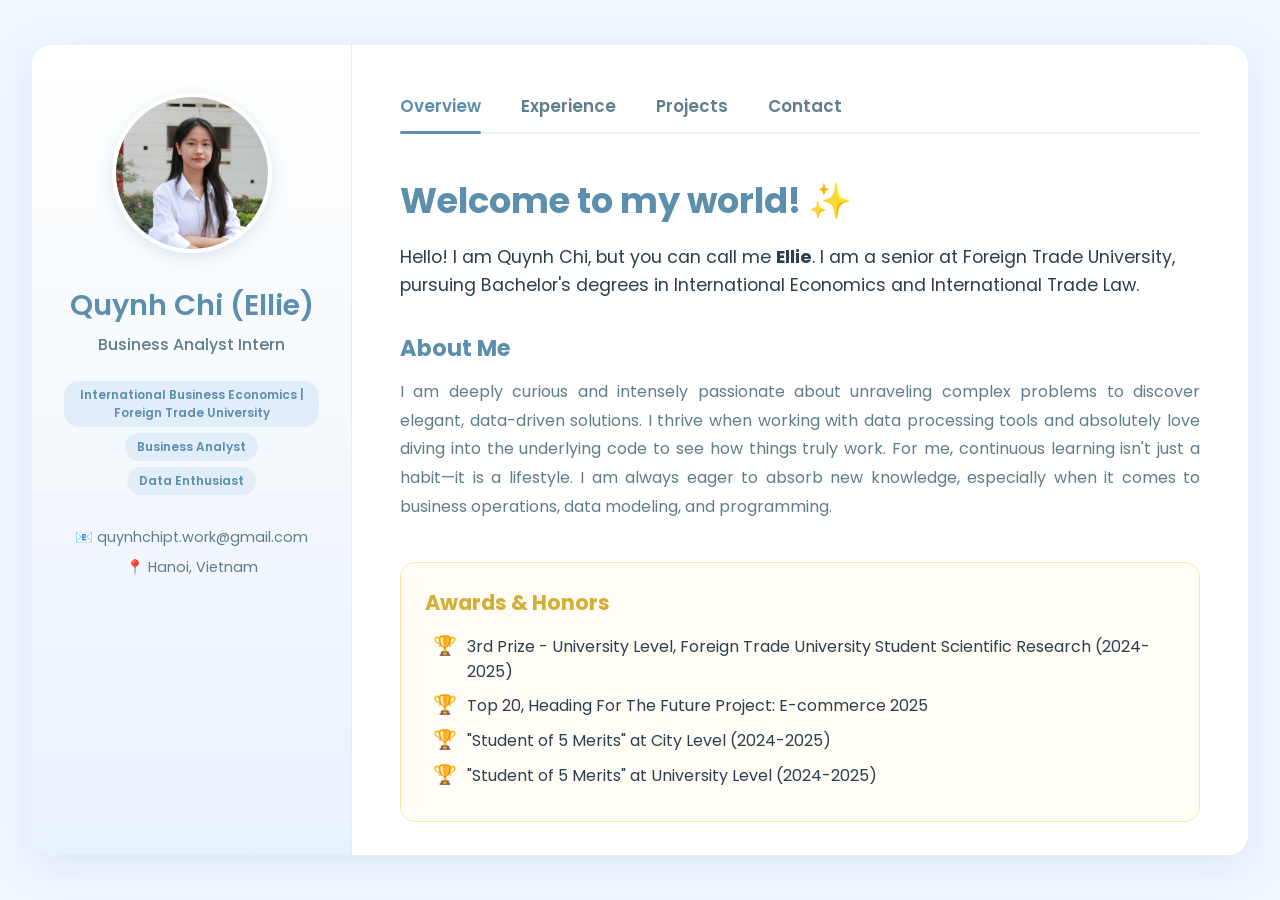
==== index.html @ f52aeddc "Update index.html" ====
<!DOCTYPE html>
<html lang="en">
<head>
    <meta charset="UTF-8">
    <meta name="viewport" content="width=device-width, initial-scale=1.0">
    <title>Quynh Chi (Ellie) | Portfolio</title>
    <link href="https://fonts.googleapis.com/css2?family=Poppins:wght@300;400;500;600;700&display=swap" rel="stylesheet">
    
    <style>
        :root {
            /* MẢNG MÀU XANH PASTEL CHUYÊN NGHIỆP */
            --primary-color: #B4D4FF; /* Xanh pastel nhạt (Border, Tag hover) */
            --light-bg: #F0F7FF;      /* Xanh cực nhạt (Background ngoài cùng, hộp contact) */
            --accent-blue: #5C8EAD;   /* Xanh dương nhã nhặn (Tiêu đề, Nút bấm, Icon) */
            --white: #FFFFFF;
            --text-dark: #2C3E50;     /* Xanh than tối (Chữ chính) */
            --text-muted: #607D8B;    /* Xanh xám nhạt (Chữ phụ) */
            --gold: #D4AF37;          /* Vàng kim (Giải thưởng) */
        }

        * { margin: 0; padding: 0; box-sizing: border-box; font-family: 'Poppins', sans-serif; }
        body { background-color: var(--light-bg); color: var(--text-dark); display: flex; justify-content: center; align-items: center; min-height: 100vh; padding: 2rem;}

        .container { display: flex; max-width: 1250px; width: 100%; background: var(--white); border-radius: 20px; box-shadow: 0 10px 40px rgba(92, 142, 173, 0.15); overflow: hidden; height: 90vh; }

        /* SIDEBAR */
        .sidebar { width: 320px; background: linear-gradient(180deg, var(--white) 0%, #E8F2FB 100%); padding: 3rem 2rem; text-align: center; border-right: 1px solid #E1EDF8; }
        .profile-img img { width: 160px; height: 160px; border-radius: 50%; object-fit: cover; margin-bottom: 1.5rem; border: 4px solid var(--white); box-shadow: 0 4px 15px rgba(92, 142, 173, 0.2); }
        .name { font-size: 1.8rem; color: var(--accent-blue); margin-bottom: 0.3rem; font-weight: 600;}
        .role-title { font-size: 1rem; font-weight: 500; color: var(--text-muted); margin-bottom: 1.5rem; }
        .sidebar-tags { display: flex; flex-wrap: wrap; gap: 6px; justify-content: center; margin-bottom: 2rem; }
        .s-tag { background: #E1EDF8; color: var(--accent-blue); padding: 5px 12px; border-radius: 15px; font-size: 0.75rem; font-weight: 600; }
        .contact-info-sidebar p { font-size: 0.9rem; margin-bottom: 0.6rem; color: var(--text-muted);}

        /* MAIN CONTENT */
        .main-content { flex: 1; padding: 3rem; overflow-y: auto; scrollbar-width: thin; scrollbar-color: var(--primary-color) var(--white);}
        .navbar { display: flex; gap: 2.5rem; margin-bottom: 2.5rem; border-bottom: 2px solid #EAF2F8; }
        .nav-btn { background: none; border: none; font-size: 1.05rem; font-weight: 600; color: var(--text-muted); cursor: pointer; padding-bottom: 0.8rem; position: relative; transition: color 0.3s;}
        .nav-btn:hover { color: var(--accent-blue); }
        .nav-btn.active { color: var(--accent-blue); }
        .nav-btn.active::after { content: ''; position: absolute; bottom: -2px; left: 0; width: 100%; height: 3px; background: var(--accent-blue); border-radius: 3px; }

        /* OVERVIEW INTRO */
        .main-greeting { font-size: 2.2rem; color: var(--accent-blue); margin-bottom: 1rem; }
        .intro-text { font-size: 1.1rem; line-height: 1.6; margin-bottom: 2rem; color: var(--text-dark);}
        .about-heading { font-size: 1.4rem; color: var(--accent-blue); margin-bottom: 0.8rem;}
        .about-text { line-height: 1.8; text-align: justify; margin-bottom: 2.5rem; color: var(--text-muted);}

        /* AWARDS SECTION */
        .awards-section { margin-bottom: 2.5rem; background: #FFFDF5; border: 1px solid #FDE7A6; padding: 1.5rem; border-radius: 15px;}
        .awards-section h3 { font-size: 1.3rem; color: var(--gold); margin-bottom: 1rem;}
        .awards-list { list-style: none; padding-left: 0.5rem;}
        .awards-list li { font-size: 1rem; margin-bottom: 0.6rem; color: var(--text-dark); display: flex; align-items: flex-start; gap: 10px;}
        .awards-list li span.icon { color: var(--gold); font-size: 1.2rem; line-height: 1.2;}

        /* SKILLS SECTION */
        .skills-section h3 { font-size: 1.4rem; color: var(--accent-blue); margin-bottom: 1rem;}
        .skill-category { margin-bottom: 1.5rem; }
        .skill-category h4 { font-size: 1.05rem; color: var(--text-dark); margin-bottom: 0.8rem; font-weight: 600;}
        .tags-container { display: flex; flex-wrap: wrap; gap: 10px; }
        .tech-tag { background: var(--white); border: 1px solid var(--primary-color); color: var(--accent-blue); padding: 8px 16px; border-radius: 20px; font-size: 0.85rem; transition: all 0.3s ease; font-weight: 500;}
        .tech-tag:hover { background: var(--accent-blue); color: var(--white); transform: translateY(-2px);}

        /* HORIZONTAL SCROLLER */
        .preview-group { margin-top: 3rem; margin-bottom: 2.5rem; }
        .preview-header { display: flex; justify-content: space-between; align-items: center; margin-bottom: 1.2rem; }
        .preview-header h3 { font-size: 1.2rem; color: var(--accent-blue);}
        .view-all { font-size: 0.9rem; color: var(--accent-blue); cursor: pointer; font-weight: 600; transition: opacity 0.3s;}
        .view-all:hover { opacity: 0.7;}

        .horizontal-scroller { display: flex; gap: 1.5rem; overflow-x: auto; padding-bottom: 1rem; scrollbar-width: thin; scrollbar-color: var(--primary-color) #F9F9F9;}
        .horizontal-scroller::-webkit-scrollbar { height: 6px; }
        .horizontal-scroller::-webkit-scrollbar-thumb { background: var(--primary-color); border-radius: 10px; }

        .preview-card { 
            min-width: 260px; 
            background: var(--white); 
            border-left: 5px solid var(--primary-color); 
            border-top: 1px solid #F0F0F0; border-right: 1px solid #F0F0F0; border-bottom: 1px solid #F0F0F0;
            border-radius: 10px; 
            padding: 1.5rem; 
            cursor: pointer; 
            transition: all 0.3s ease; 
        }
        .preview-card:hover { transform: translateY(-5px); box-shadow: 0 8px 20px rgba(92, 142, 173, 0.15); border-left-color: var(--accent-blue);}
        .preview-card h4 { font-size: 1rem; margin-bottom: 0.5rem; color: var(--text-dark); line-height: 1.4;}
        .preview-role { font-size: 0.9rem; color: var(--accent-blue); font-weight: 500; margin-bottom: 0.3rem;}
        .preview-date { font-size: 0.8rem; color: var(--text-muted); }
        .project-preview-card { border-left: 5px solid var(--accent-blue); }

        /* SECTIONS & TABS */
        .section-title { color: var(--accent-blue); margin: 2rem 0 1.5rem 0; font-size: 1.8rem; border-bottom: 1px dashed var(--primary-color); padding-bottom: 0.5rem;}
        
        .tab-content { display: none; animation: fadeIn 0.4s ease; }
        .tab-content.active { display: block; }
        
        @keyframes fadeIn { from { opacity: 0; transform: translateY(10px); } to { opacity: 1; transform: translateY(0); } }

        /* TIMELINE */
        .exp-item { margin-bottom: 2.5rem; padding-left: 1.5rem; border-left: 2px solid var(--primary-color); position: relative;}
        .exp-item::before { content: ''; position: absolute; left: -6px; top: 6px; width: 10px; height: 10px; border-radius: 50%; background: var(--accent-blue); }
        .exp-header { margin-bottom: 0.8rem; }
        .exp-header h3 { font-size: 1.15rem; color: var(--text-dark); margin-bottom: 0.3rem;}
        .exp-date { font-size: 0.85rem; font-weight: 600; color: var(--accent-blue); }
        .exp-item ul { margin-left: 1.2rem; }
        .exp-item li { margin-bottom: 0.6rem; font-size: 0.95rem; line-height: 1.6; color: var(--text-muted);}
        .exp-item li strong { color: var(--text-dark); }

        /* PROJECTS */
        .project-card-full { background: var(--white); border: 1px solid var(--primary-color); padding: 2rem; border-radius: 15px; cursor: pointer; transition: all 0.3s ease; position: relative; overflow: hidden;}
        .project-card-full:hover { transform: translateY(-5px); box-shadow: 0 10px 25px rgba(92, 142, 173, 0.2); border-color: var(--accent-blue);}
        .project-card-full h3 { font-size: 1.2rem; color: var(--text-dark); margin-bottom: 1rem; line-height: 1.4;}
        .badge { display: inline-block; background: #FFF8E1; color: #B08D00; padding: 6px 12px; border-radius: 15px; font-size: 0.85rem; font-weight: 600; margin-bottom: 1.5rem; }
        .click-hint { font-size: 0.9rem; color: var(--accent-blue); font-style: italic; font-weight: 500;}

        /* CONTACT */
        .contact-container { display: grid; grid-template-columns: 1fr 1fr; gap: 2.5rem; }
        .contact-box { background: var(--light-bg); padding: 2.5rem; border-radius: 15px; height: fit-content; border: 1px solid #E1EDF8;}
        .contact-box p { margin-bottom: 1rem; color: var(--text-dark); font-size: 1.05rem;}
        .contact-box a { color: var(--accent-blue); text-decoration: none; font-weight: 500;}
        .contact-box a:hover { text-decoration: underline;}
        .main-contact-form { display: flex; flex-direction: column; gap: 1.2rem; }
        .main-contact-form input, .main-contact-form textarea { padding: 14px; border: 1px solid var(--primary-color); border-radius: 10px; outline: none; font-size: 1rem; background: var(--white); color: var(--text-dark);}
        .main-contact-form input:focus, .main-contact-form textarea:focus { border-color: var(--accent-blue); }
        .main-contact-form button { background: var(--accent-blue); color: var(--white); border: none; padding: 14px; border-radius: 10px; cursor: pointer; font-weight: 600; font-size: 1.05rem; transition: opacity 0.3s; }
        .main-contact-form button:hover { opacity: 0.8; }

        /* MODAL */
        .modal { display: none; position: fixed; z-index: 1000; left: 0; top: 0; width: 100%; height: 100%; background: rgba(44, 62, 80, 0.6); backdrop-filter: blur(3px); overflow-y: auto;}
        .modal-content { background: var(--white); margin: 8% auto; padding: 3rem; border-radius: 20px; width: 70%; max-width: 800px; position: relative; box-shadow: 0 15px 40px rgba(0,0,0,0.2); animation: fadeIn 0.3s;}
        .close-btn { position: absolute; top: 20px; right: 25px; font-size: 2rem; color: #aaa; cursor: pointer; transition: color 0.3s;}
        .close-btn:hover { color: var(--accent-blue); }
        .modal-content h2 { color: var(--accent-blue); margin-bottom: 0.5rem; line-height: 1.4; font-size: 1.4rem;}
        .modal-content hr { border: none; height: 1px; background: var(--primary-color); margin: 1.5rem 0;}
        .modal-subtitle { color: var(--text-dark); margin: 1.5rem 0 1rem 0;}
        .modal-content ul { margin-left: 1.5rem; }
        .modal-content li { margin-bottom: 0.8rem; line-height: 1.6; color: var(--text-muted);}
        .modal-content strong { color: var(--text-dark);}
    </style>
</head>
<body>
    <div class="container">
        <aside class="sidebar">
            <div class="profile-img">
                <img src="avatar_ellie.jpg" alt="Quynh Chi Profile">
            </div>
            <h1 class="name">Quynh Chi (Ellie)</h1>
            <h2 class="role-title">Business Analyst Intern</h2>
            
            <div class="sidebar-tags">
                <span class="s-tag"> International Business Economics | Foreign Trade University</span>
                <span class="s-tag">Business Analyst</span>
                <span class="s-tag">Data Enthusiast</span>
            </div>

            <div class="contact-info-sidebar">
                <p>📧 quynhchipt.work@gmail.com</p>
                <p>📍 Hanoi, Vietnam</p>
            </div>
        </aside>

        <main class="main-content">
            <nav class="navbar">
                <button class="nav-btn active" onclick="openTab('overview')">Overview</button>
                <button class="nav-btn" onclick="openTab('experience')">Experience</button>
                <button class="nav-btn" onclick="openTab('projects')">Projects</button>
                <button class="nav-btn" onclick="openTab('contact')">Contact</button>
            </nav>

            <section id="overview" class="tab-content active">
                <div class="bio-section">
                    <h2 class="main-greeting">Welcome to my world! ✨</h2>
                    <p class="intro-text">Hello! I am Quynh Chi, but you can call me <strong>Ellie</strong>. I am a senior at Foreign Trade University, pursuing Bachelor's degrees in International Economics and International Trade Law.</p>
                    
                    <h3 class="about-heading">About Me</h3>
                    <p class="about-text">I am deeply curious and intensely passionate about unraveling complex problems to discover elegant, data-driven solutions. I thrive when working with data processing tools and absolutely love diving into the underlying code to see how things truly work. For me, continuous learning isn't just a habit—it is a lifestyle. I am always eager to absorb new knowledge, especially when it comes to business operations, data modeling, and programming.</p>
                </div>

                <div class="awards-section">
                    <h3>Awards & Honors</h3>
                    <ul class="awards-list">
                        <li><span class="icon">🏆</span> 3rd Prize - University Level, Foreign Trade University Student Scientific Research (2024-2025)</li>
                        <li><span class="icon">🏆</span> Top 20, Heading For The Future Project: E-commerce 2025</li>
                        <li><span class="icon">🏆</span> "Student of 5 Merits" at City Level (2024-2025)</li>
                        <li><span class="icon">🏆</span> "Student of 5 Merits" at University Level (2024-2025)</li>
                    </ul>
                </div>

                <div class="skills-section">
                    <h3>Skills & Tools</h3>
                    
                    <div class="skill-category">
                        <h4>Data & Programming</h4>
                        <div class="tags-container">
                            <span class="tech-tag">Python (Basic)</span>
                            <span class="tech-tag">SQL</span>
                            <span class="tech-tag">Stata</span>
                            <span class="tech-tag">SmartPLS</span>
                            <span class="tech-tag">MS Excel</span>
                        </div>
                    </div>

                    <div class="skill-category">
                        <h4>Business Analyst Operations</h4>
                        <div class="tags-container">
                            <span class="tech-tag">Process Modeling (Draw.io)</span>
                            <span class="tech-tag">Requirement Management</span>
                            <span class="tech-tag">A/B Testing</span>
                            <span class="tech-tag">Data Labeling</span>
                            <span class="tech-tag">Stakeholder Management</span>
                        </div>
                    </div>

                    <div class="skill-category">
                        <h4>Languages</h4>
                        <div class="tags-container">
                            <span class="tech-tag">English</span>
                        </div>
                    </div>
                </div>

                <div class="preview-group">
                    <div class="preview-header">
                        <h3>Work Experience Preview</h3>
                        <span class="view-all" onclick="openTab('experience')">View all →</span>
                    </div>
                    <div class="horizontal-scroller">
                        <div class="preview-card" onclick="openTab('experience')">
                            <h4>Bellsystem24 Vietnam</h4>
                            <p class="preview-role">Recruitment Intern</p>
                            <p class="preview-date">07/2024 - 09/2024</p>
                        </div>
                        <div class="preview-card" onclick="openTab('experience')">
                            <h4>SACE Education Vietnam</h4>
                            <p class="preview-role">IELTS Teaching Assistant</p>
                            <p class="preview-date">09/2022 - 02/2023</p>
                        </div>
                    </div>
                </div>

                <div class="preview-group">
                    <div class="preview-header">
                        <h3>Extracurriculars Preview</h3>
                        <span class="view-all" onclick="openTab('experience')">View all →</span>
                    </div>
                    <div class="horizontal-scroller">
                        <div class="preview-card" onclick="openTab('experience')">
                            <h4>FTU Student Association</h4>
                            <p class="preview-role">Event Organizer</p>
                            <p class="preview-date">10/2022 - 10/2025</p>
                        </div>
                        <div class="preview-card" onclick="openTab('experience')">
                            <h4>Book and Action - BnA Hanoi</h4>
                            <p class="preview-role">RnD Member</p>
                            <p class="preview-date">10/2022 - 06/2023</p>
                        </div>
                        <div class="preview-card" onclick="openTab('experience')">
                            <h4>Book and Action Club</h4>
                            <p class="preview-role">President</p>
                            <p class="preview-date">10/2019 - 01/2022</p>
                        </div>
                    </div>
                </div>

                <div class="preview-group">
                    <div class="preview-header">
                        <h3>Project Preview</h3>
                        <span class="view-all" onclick="openTab('projects')">View all →</span>
                    </div>
                    <div class="horizontal-scroller">
                        <div class="preview-card project-preview-card" onclick="openTab('projects')">
                            <h4>Scientific Research (3rd Prize)</h4>
                            <p class="preview-role">PGDA & Corporate Financial Constraints</p>
                            <p class="preview-date">2024 - 2025</p>
                        </div>
                    </div>
                </div>
            </section>

            <section id="experience" class="tab-content">
                <h2 class="section-title">Work Experience</h2>
                <div class="detailed-timeline">
                    <div class="exp-item">
                        <div class="exp-header">
                            <h3>Bellsystem24 Vietnam | Recruitment Intern</h3>
                            <span class="exp-date">07/2024 - 09/2024</span>
                        </div>
                        <ul>
                            <li><strong>Management Dashboards:</strong> Designed automated reporting systems on Excel to track key metrics (Conversion rate, Source effectiveness, Lead time).</li>
                            <li><strong>Social Media Optimization:</strong> Researched algorithms of Threads and Facebook, executing A/B Testing to increase organic views by over 550% and generate nearly 400 CVs per month.</li>
                            <li><strong>Funnel Management:</strong> Managed the recruitment funnel by contacting candidates, screening, coordinating interviews, and successfully recruiting 17 official employees.</li>
                        </ul>
                    </div>

                    <div class="exp-item">
                        <div class="exp-header">
                            <h3>SACE Education Vietnam | IELTS Collaborator & Teaching Assistant</h3>
                            <span class="exp-date">09/2022 - 02/2023</span>
                        </div>
                        <ul>
                            <li><strong>Material Development:</strong> Researched and compiled teaching materials for IELTS classes (Band 5.5 - 6.5), ensuring content strictly adhered to requirements and output goals.</li>
                            <li><strong>Management & Reporting:</strong> Supported classroom management and developed periodic academic progress reports for management and parents.</li>
                        </ul>
                    </div>
                </div>

                <h2 class="section-title">Extracurricular Activities</h2>
                <div class="detailed-timeline">
                    <div class="exp-item">
                        <div class="exp-header">
                            <h3>Foreign Trade University Student Association | Event Organizer</h3>
                            <span class="exp-date">10/2022 - 10/2025</span>
                        </div>
                        <ul>
                            <li>Planned events, brainstormed ideas, and directly executed activities for the FTU Student Association.</li>
                            <li>Organized prominent events with over 1000 participants, including "Duyen dang Ngoai thuong" (2023) and the university-wide blood donation festival "Happy Day" (2022, 2023, 2024).</li>
                        </ul>
                    </div>

                    <div class="exp-item">
                        <div class="exp-header">
                            <h3>Book and Action Project (BnA Hanoi) | RnD Member</h3>
                            <span class="exp-date">10/2022 - 06/2023</span>
                        </div>
                        <ul>
                            <li><strong>Negotiation:</strong> Contacted high school administrators across Northern Vietnam to establish new clubs.</li>
                            <li><strong>Management:</strong> Supervised and supported 10 active clubs in Hai Phong.</li>
                            <li><strong>Process Standardization:</strong> Standardized processes, developed and transferred operational guideline documents.</li>
                        </ul>
                    </div>

                    <div class="exp-item">
                        <div class="exp-header">
                            <h3>Book and Action Club - Hung Yen High School | President</h3>
                            <span class="exp-date">10/2019 - 01/2022</span>
                        </div>
                        <ul>
                            <li>Managed 40+ members, developed operational plans, and managed budgets and resources for the entire club.</li>
                        </ul>
                    </div>
                </div>
            </section>

            <section id="projects" class="tab-content">
                <h2 class="section-title">Featured Projects</h2>
                <div class="project-grid">
                    <div class="project-card-full" onclick="openModal('project1-modal')">
                        <div class="p-info">
                            <h3>Provincial government digital attention and corporate financial constraints in VIETNAM: the role of digitalization and ESG</h3>
                            <span class="badge">🏆 3rd Prize - University Level FTU Student Scientific Research (2024-2025)</span>
                            <p class="click-hint">Hover and click to view project details & methodology</p>
                        </div>
                    </div>
                </div>
            </section>

            <section id="contact" class="tab-content">
                <h2 class="section-title">Contact Information</h2>
                <div class="contact-container">
                    <div class="contact-box">
                        <p><strong>Email:</strong> quynhchipt.work@gmail.com</p>
                        <p><strong>LinkedIn:</strong> <a href="https://linkedin.com/in/elliequynhchi/" target="_blank">linkedin.com/in/elliequynhchi/</a></p>
                    </div>

                    <form action="https://formspree.io/f/mrerekdk" method="POST" class="main-contact-form">
                        <input type="text" name="name" placeholder="Your Full Name" required>
                        <input type="email" name="email" placeholder="Your Email" required>
                        <textarea name="message" rows="5" placeholder="Message content..." required></textarea>
                        <button type="submit">Submit Inquiry</button>
                    </form>
                </div>
            </section>
        </main>
    </div>

    <div id="project1-modal" class="modal">
        <div class="modal-content">
            <span class="close-btn" onclick="closeModal('project1-modal')">&times;</span>
            <h2>Provincial government digital attention and corporate financial constraints in VIETNAM: the role of digitalization and ESG</h2>
            <hr>

            <div class="project-overview" style="margin-bottom: 2rem;">
                <p><strong>Overview:</strong> This independent research explores the influence of provincial government digital attention (PGDA) on corporate financial constraints, highlighting the mediating role of digitalization and the moderating role of ESG within the context of Vietnam's evolving digital landscape. </p>
            </div>
            
            <div class="publication-highlight" style="background: #EAF2F8; padding: 1.5rem; border-radius: 12px; margin-bottom: 2rem; border-left: 5px solid var(--accent-blue);">
                <h3 style="margin-top: 0; color: var(--accent-blue); font-size: 1.2rem;">📰 Recognition & Publication</h3>
                <p style="margin: 0.5rem 0; color: var(--text-dark); font-weight: 500;">
                    The findings of this research were officially published in:
                </p>
                <p style="font-style: italic; color: var(--text-muted); margin-bottom: 1rem;">
                    "Ảnh hưởng của chuyển đổi số đến hạn chế tài chính trong các công ty niêm yết tại Việt Nam" 
                    (The Impact of Digital Transformation on Financial Constraints in Listed Companies in Vietnam) 
                    - <strong>Tạp chí Tài chính Doanh nghiệp (Corporate Finance Magazine)</strong>, March 2025 Issue.
                </p>
                <a href="https://taichinhdoanhnghiep.net.vn/tap-chi-tai-chinh-doanh-nghiep-so-thang-3-2025-i93.html#carousel__slide23" target="_blank" style="display: inline-block; color: var(--accent-blue); text-decoration: none; font-weight: 600; border: 1px solid var(--accent-blue); padding: 6px 15px; border-radius: 6px; transition: 0.3s;">
                    📖 View Journal Publication
                </a>
                <p style="margin-top: 1rem; font-size: 0.9rem; color: var(--text-dark);">
                    🏆 This project was also awarded the <strong>3rd Prize</strong> in the University-level Scientific Research Competition (2024-2025).
                </p>
            </div>
    
            <h3 class="modal-subtitle">Analytical Insights & BA Mindset:</h3>
            <ul>
                <li><strong>Data Interpretation & Root-Cause Analysis:</strong> Addressed the counter-intuitive statistical finding that Provincial Government Digital Attention (PGDA) actually <em>increases</em> short-term corporate financial constraints. Conducted root-cause analysis to identify that top-down digital mandates force enterprises into rapid, capital-intensive transitions, draining their immediate liquidity.</li>
                <li><strong>Strategic Problem-Solving:</strong> Translated complex econometric results into a practical business problem, demonstrating how external policy compliance creates internal financial bottlenecks and "sunk cost" burdens for companies.</li>
                <li><strong>Actionable Recommendations:</strong> Synthesized data to prove that integrating robust ESG practices acts as a crucial moderator, allowing businesses to unlock alternative financing channels and alleviate the financial stress caused by forced digitalization.</li>
            </ul>
    
            <h3 class="modal-subtitle">Methodology & Execution:</h3>
            <ul>
                <li><strong>Data Collection (Python):</strong> Programmed scripts to perform web scraping across 47 provincial portals and annual reports of 400 listed companies to quantify digital attention keywords.</li>
                <li><strong>Econometric Analysis (Stata):</strong> Utilized advanced models (System-GMM, 2SLS) to ensure robustness in identifying causation, mediation, and moderation effects.</li>
            </ul>
        </div>
    </div>

    <script>
        function openTab(tabName) {
            const tabContents = document.querySelectorAll('.tab-content');
            tabContents.forEach(tab => tab.classList.remove('active'));

            const navButtons = document.querySelectorAll('.nav-btn');
            navButtons.forEach(btn => btn.classList.remove('active'));

            document.getElementById(tabName).classList.add('active');
            
            navButtons.forEach(btn => {
                if(btn.innerText.toLowerCase() === tabName.toLowerCase()) {
                    btn.classList.add('active');
                }
            });
            
            document.querySelector('.main-content').scrollTop = 0;
        }

        function openModal(modalId) { 
            document.getElementById(modalId).style.display = 'block'; 
        }

        function closeModal(modalId) { 
            document.getElementById(modalId).style.display = 'none'; 
        }

        window.onclick = function(event) { 
            if (event.target.className === 'modal') { 
                event.target.style.display = 'none'; 
            } 
        }
    </script>
</body>
</html>
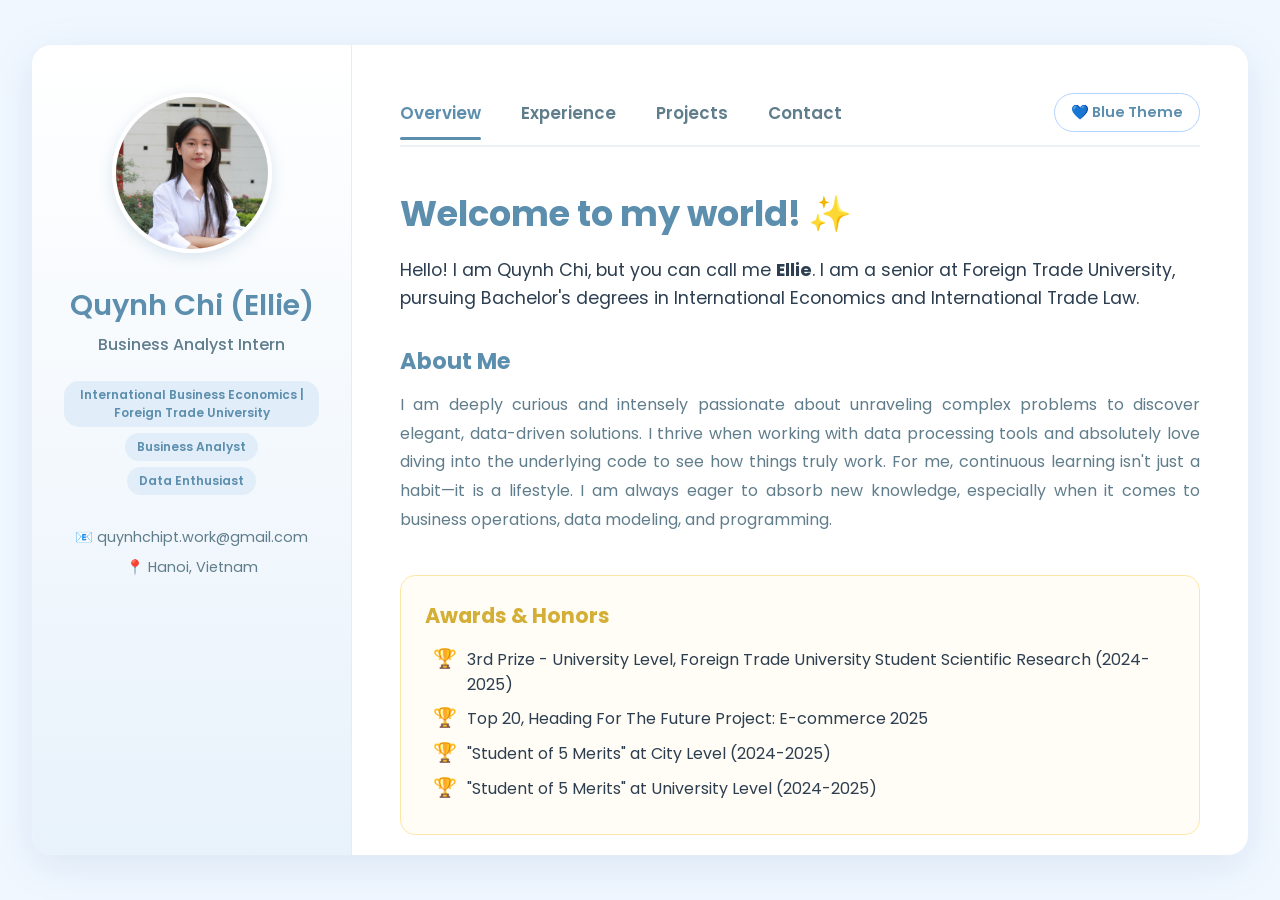
==== commit 26225a08: "feat: add theme switcher with blue and pink themes" ====
--- a/index.html
+++ b/index.html
@@ -6,44 +6,102 @@
     <title>Quynh Chi (Ellie) | Portfolio</title>
     <link href="https://fonts.googleapis.com/css2?family=Poppins:wght@300;400;500;600;700&display=swap" rel="stylesheet">
     
+    <script>
+        // Synchronous theme initialization to prevent flash of unstyled theme
+        (function() {
+            const savedTheme = localStorage.getItem('theme') || 'blue';
+            document.documentElement.setAttribute('data-theme', savedTheme);
+        })();
+    </script>
+    
     <style>
         :root {
-            /* MẢNG MÀU XANH PASTEL CHUYÊN NGHIỆP */
+            /* MẢNG MÀU XANH PASTEL CHUYÊN NGHIỆP (Mặc định) */
             --primary-color: #B4D4FF; /* Xanh pastel nhạt (Border, Tag hover) */
             --light-bg: #F0F7FF;      /* Xanh cực nhạt (Background ngoài cùng, hộp contact) */
-            --accent-blue: #5C8EAD;   /* Xanh dương nhã nhặn (Tiêu đề, Nút bấm, Icon) */
+            --accent-color: #5C8EAD;  /* Xanh dương nhã nhặn (Tiêu đề, Nút bấm, Icon) */
+            --accent-rgb: 92, 142, 173; /* RGB của --accent-color */
             --white: #FFFFFF;
             --text-dark: #2C3E50;     /* Xanh than tối (Chữ chính) */
+            --text-dark-rgb: 44, 62, 80;
             --text-muted: #607D8B;    /* Xanh xám nhạt (Chữ phụ) */
             --gold: #D4AF37;          /* Vàng kim (Giải thưởng) */
+
+            /* Biến hỗ trợ giao diện */
+            --sidebar-grad-end: #E8F2FB;
+            --border-light: #E1EDF8;
+            --navbar-border: #EAF2F8;
+            --modal-overlay-bg: rgba(44, 62, 80, 0.6);
+            --highlight-bg: #EAF2F8;
+        }
+
+        [data-theme="pink"] {
+            /* MẢNG MÀU HỒNG PASTEL DỄ THƯƠNG */
+            --primary-color: #FFC0CB; /* Hồng pastel nhạt */
+            --light-bg: #FFF0F5;      /* Hồng cực nhạt */
+            --accent-color: #D87093;  /* Hồng đậm nhã nhặn */
+            --accent-rgb: 216, 112, 147; /* RGB của --accent-color */
+            --text-dark: #333333;     /* Chữ tối */
+            --text-dark-rgb: 51, 51, 51;
+            --text-muted: #666666;    /* Chữ phụ */
+
+            /* Ghi đè giao diện hồng */
+            --sidebar-grad-end: #fff9fb;
+            --border-light: #fce4ec;
+            --navbar-border: #fef0f4;
+            --modal-overlay-bg: rgba(0, 0, 0, 0.5);
+            --highlight-bg: #fce4ec;
         }
 
         * { margin: 0; padding: 0; box-sizing: border-box; font-family: 'Poppins', sans-serif; }
         body { background-color: var(--light-bg); color: var(--text-dark); display: flex; justify-content: center; align-items: center; min-height: 100vh; padding: 2rem;}
 
-        .container { display: flex; max-width: 1250px; width: 100%; background: var(--white); border-radius: 20px; box-shadow: 0 10px 40px rgba(92, 142, 173, 0.15); overflow: hidden; height: 90vh; }
+        .container { display: flex; max-width: 1250px; width: 100%; background: var(--white); border-radius: 20px; box-shadow: 0 10px 40px rgba(var(--accent-rgb), 0.15); overflow: hidden; height: 90vh; }
 
         /* SIDEBAR */
-        .sidebar { width: 320px; background: linear-gradient(180deg, var(--white) 0%, #E8F2FB 100%); padding: 3rem 2rem; text-align: center; border-right: 1px solid #E1EDF8; }
-        .profile-img img { width: 160px; height: 160px; border-radius: 50%; object-fit: cover; margin-bottom: 1.5rem; border: 4px solid var(--white); box-shadow: 0 4px 15px rgba(92, 142, 173, 0.2); }
-        .name { font-size: 1.8rem; color: var(--accent-blue); margin-bottom: 0.3rem; font-weight: 600;}
+        .sidebar { width: 320px; background: linear-gradient(180deg, var(--white) 0%, var(--sidebar-grad-end) 100%); padding: 3rem 2rem; text-align: center; border-right: 1px solid var(--border-light); }
+        .profile-img img { width: 160px; height: 160px; border-radius: 50%; object-fit: cover; margin-bottom: 1.5rem; border: 4px solid var(--white); box-shadow: 0 4px 15px rgba(var(--accent-rgb), 0.2); }
+        .name { font-size: 1.8rem; color: var(--accent-color); margin-bottom: 0.3rem; font-weight: 600;}
         .role-title { font-size: 1rem; font-weight: 500; color: var(--text-muted); margin-bottom: 1.5rem; }
         .sidebar-tags { display: flex; flex-wrap: wrap; gap: 6px; justify-content: center; margin-bottom: 2rem; }
-        .s-tag { background: #E1EDF8; color: var(--accent-blue); padding: 5px 12px; border-radius: 15px; font-size: 0.75rem; font-weight: 600; }
+        .s-tag { background: var(--border-light); color: var(--accent-color); padding: 5px 12px; border-radius: 15px; font-size: 0.75rem; font-weight: 600; }
         .contact-info-sidebar p { font-size: 0.9rem; margin-bottom: 0.6rem; color: var(--text-muted);}
 
         /* MAIN CONTENT */
         .main-content { flex: 1; padding: 3rem; overflow-y: auto; scrollbar-width: thin; scrollbar-color: var(--primary-color) var(--white);}
-        .navbar { display: flex; gap: 2.5rem; margin-bottom: 2.5rem; border-bottom: 2px solid #EAF2F8; }
+        .navbar { display: flex; align-items: center; gap: 2.5rem; margin-bottom: 2.5rem; border-bottom: 2px solid var(--navbar-border); }
         .nav-btn { background: none; border: none; font-size: 1.05rem; font-weight: 600; color: var(--text-muted); cursor: pointer; padding-bottom: 0.8rem; position: relative; transition: color 0.3s;}
-        .nav-btn:hover { color: var(--accent-blue); }
-        .nav-btn.active { color: var(--accent-blue); }
-        .nav-btn.active::after { content: ''; position: absolute; bottom: -2px; left: 0; width: 100%; height: 3px; background: var(--accent-blue); border-radius: 3px; }
+        .nav-btn:hover { color: var(--accent-color); }
+        .nav-btn.active { color: var(--accent-color); }
+        .nav-btn.active::after { content: ''; position: absolute; bottom: -2px; left: 0; width: 100%; height: 3px; background: var(--accent-color); border-radius: 3px; }
+
+        /* THEME TOGGLE BUTTON */
+        .theme-toggle-btn {
+            margin-left: auto;
+            background: none;
+            border: 1px solid var(--primary-color);
+            padding: 8px 16px;
+            border-radius: 20px;
+            cursor: pointer;
+            font-size: 0.9rem;
+            font-weight: 600;
+            color: var(--accent-color);
+            display: flex;
+            align-items: center;
+            gap: 8px;
+            transition: all 0.3s ease;
+            margin-bottom: 0.8rem;
+        }
+        .theme-toggle-btn:hover {
+            background: var(--primary-color);
+            color: var(--white);
+            transform: translateY(-2px);
+        }
 
         /* OVERVIEW INTRO */
-        .main-greeting { font-size: 2.2rem; color: var(--accent-blue); margin-bottom: 1rem; }
+        .main-greeting { font-size: 2.2rem; color: var(--accent-color); margin-bottom: 1rem; }
         .intro-text { font-size: 1.1rem; line-height: 1.6; margin-bottom: 2rem; color: var(--text-dark);}
-        .about-heading { font-size: 1.4rem; color: var(--accent-blue); margin-bottom: 0.8rem;}
+        .about-heading { font-size: 1.4rem; color: var(--accent-color); margin-bottom: 0.8rem;}
         .about-text { line-height: 1.8; text-align: justify; margin-bottom: 2.5rem; color: var(--text-muted);}
 
         /* AWARDS SECTION */
@@ -54,21 +112,21 @@
         .awards-list li span.icon { color: var(--gold); font-size: 1.2rem; line-height: 1.2;}
 
         /* SKILLS SECTION */
-        .skills-section h3 { font-size: 1.4rem; color: var(--accent-blue); margin-bottom: 1rem;}
+        .skills-section h3 { font-size: 1.4rem; color: var(--accent-color); margin-bottom: 1rem;}
         .skill-category { margin-bottom: 1.5rem; }
         .skill-category h4 { font-size: 1.05rem; color: var(--text-dark); margin-bottom: 0.8rem; font-weight: 600;}
         .tags-container { display: flex; flex-wrap: wrap; gap: 10px; }
-        .tech-tag { background: var(--white); border: 1px solid var(--primary-color); color: var(--accent-blue); padding: 8px 16px; border-radius: 20px; font-size: 0.85rem; transition: all 0.3s ease; font-weight: 500;}
-        .tech-tag:hover { background: var(--accent-blue); color: var(--white); transform: translateY(-2px);}
+        .tech-tag { background: var(--white); border: 1px solid var(--primary-color); color: var(--accent-color); padding: 8px 16px; border-radius: 20px; font-size: 0.85rem; transition: all 0.3s ease; font-weight: 500;}
+        .tech-tag:hover { background: var(--accent-color); color: var(--white); transform: translateY(-2px);}
 
         /* HORIZONTAL SCROLLER */
         .preview-group { margin-top: 3rem; margin-bottom: 2.5rem; }
         .preview-header { display: flex; justify-content: space-between; align-items: center; margin-bottom: 1.2rem; }
-        .preview-header h3 { font-size: 1.2rem; color: var(--accent-blue);}
-        .view-all { font-size: 0.9rem; color: var(--accent-blue); cursor: pointer; font-weight: 600; transition: opacity 0.3s;}
+        .preview-header h3 { font-size: 1.2rem; color: var(--accent-color);}
+        .view-all { font-size: 0.9rem; color: var(--accent-color); cursor: pointer; font-weight: 600; transition: opacity 0.3s;}
         .view-all:hover { opacity: 0.7;}
 
-        .horizontal-scroller { display: flex; gap: 1.5rem; overflow-x: auto; padding-bottom: 1rem; scrollbar-width: thin; scrollbar-color: var(--primary-color) #F9F9F9;}
+        .horizontal-scroller { display: flex; gap: 1.5rem; overflow-x: auto; padding-bottom: 1rem; scrollbar-width: thin; scrollbar-color: var(--primary-color) var(--white);}
         .horizontal-scroller::-webkit-scrollbar { height: 6px; }
         .horizontal-scroller::-webkit-scrollbar-thumb { background: var(--primary-color); border-radius: 10px; }
 
@@ -82,14 +140,14 @@
             cursor: pointer; 
             transition: all 0.3s ease; 
         }
-        .preview-card:hover { transform: translateY(-5px); box-shadow: 0 8px 20px rgba(92, 142, 173, 0.15); border-left-color: var(--accent-blue);}
+        .preview-card:hover { transform: translateY(-5px); box-shadow: 0 8px 20px rgba(var(--accent-rgb), 0.15); border-left-color: var(--accent-color);}
         .preview-card h4 { font-size: 1rem; margin-bottom: 0.5rem; color: var(--text-dark); line-height: 1.4;}
-        .preview-role { font-size: 0.9rem; color: var(--accent-blue); font-weight: 500; margin-bottom: 0.3rem;}
+        .preview-role { font-size: 0.9rem; color: var(--accent-color); font-weight: 500; margin-bottom: 0.3rem;}
         .preview-date { font-size: 0.8rem; color: var(--text-muted); }
-        .project-preview-card { border-left: 5px solid var(--accent-blue); }
+        .project-preview-card { border-left: 5px solid var(--accent-color); }
 
         /* SECTIONS & TABS */
-        .section-title { color: var(--accent-blue); margin: 2rem 0 1.5rem 0; font-size: 1.8rem; border-bottom: 1px dashed var(--primary-color); padding-bottom: 0.5rem;}
+        .section-title { color: var(--accent-color); margin: 2rem 0 1.5rem 0; font-size: 1.8rem; border-bottom: 1px dashed var(--primary-color); padding-bottom: 0.5rem;}
         
         .tab-content { display: none; animation: fadeIn 0.4s ease; }
         .tab-content.active { display: block; }
@@ -98,39 +156,39 @@
 
         /* TIMELINE */
         .exp-item { margin-bottom: 2.5rem; padding-left: 1.5rem; border-left: 2px solid var(--primary-color); position: relative;}
-        .exp-item::before { content: ''; position: absolute; left: -6px; top: 6px; width: 10px; height: 10px; border-radius: 50%; background: var(--accent-blue); }
+        .exp-item::before { content: ''; position: absolute; left: -6px; top: 6px; width: 10px; height: 10px; border-radius: 50%; background: var(--accent-color); }
         .exp-header { margin-bottom: 0.8rem; }
         .exp-header h3 { font-size: 1.15rem; color: var(--text-dark); margin-bottom: 0.3rem;}
-        .exp-date { font-size: 0.85rem; font-weight: 600; color: var(--accent-blue); }
+        .exp-date { font-size: 0.85rem; font-weight: 600; color: var(--accent-color); }
         .exp-item ul { margin-left: 1.2rem; }
         .exp-item li { margin-bottom: 0.6rem; font-size: 0.95rem; line-height: 1.6; color: var(--text-muted);}
         .exp-item li strong { color: var(--text-dark); }
 
         /* PROJECTS */
         .project-card-full { background: var(--white); border: 1px solid var(--primary-color); padding: 2rem; border-radius: 15px; cursor: pointer; transition: all 0.3s ease; position: relative; overflow: hidden;}
-        .project-card-full:hover { transform: translateY(-5px); box-shadow: 0 10px 25px rgba(92, 142, 173, 0.2); border-color: var(--accent-blue);}
+        .project-card-full:hover { transform: translateY(-5px); box-shadow: 0 10px 25px rgba(var(--accent-rgb), 0.2); border-color: var(--accent-color);}
         .project-card-full h3 { font-size: 1.2rem; color: var(--text-dark); margin-bottom: 1rem; line-height: 1.4;}
         .badge { display: inline-block; background: #FFF8E1; color: #B08D00; padding: 6px 12px; border-radius: 15px; font-size: 0.85rem; font-weight: 600; margin-bottom: 1.5rem; }
-        .click-hint { font-size: 0.9rem; color: var(--accent-blue); font-style: italic; font-weight: 500;}
+        .click-hint { font-size: 0.9rem; color: var(--accent-color); font-style: italic; font-weight: 500;}
 
         /* CONTACT */
         .contact-container { display: grid; grid-template-columns: 1fr 1fr; gap: 2.5rem; }
-        .contact-box { background: var(--light-bg); padding: 2.5rem; border-radius: 15px; height: fit-content; border: 1px solid #E1EDF8;}
+        .contact-box { background: var(--light-bg); padding: 2.5rem; border-radius: 15px; height: fit-content; border: 1px solid var(--border-light);}
         .contact-box p { margin-bottom: 1rem; color: var(--text-dark); font-size: 1.05rem;}
-        .contact-box a { color: var(--accent-blue); text-decoration: none; font-weight: 500;}
+        .contact-box a { color: var(--accent-color); text-decoration: none; font-weight: 500;}
         .contact-box a:hover { text-decoration: underline;}
         .main-contact-form { display: flex; flex-direction: column; gap: 1.2rem; }
         .main-contact-form input, .main-contact-form textarea { padding: 14px; border: 1px solid var(--primary-color); border-radius: 10px; outline: none; font-size: 1rem; background: var(--white); color: var(--text-dark);}
-        .main-contact-form input:focus, .main-contact-form textarea:focus { border-color: var(--accent-blue); }
-        .main-contact-form button { background: var(--accent-blue); color: var(--white); border: none; padding: 14px; border-radius: 10px; cursor: pointer; font-weight: 600; font-size: 1.05rem; transition: opacity 0.3s; }
+        .main-contact-form input:focus, .main-contact-form textarea:focus { border-color: var(--accent-color); }
+        .main-contact-form button { background: var(--accent-color); color: var(--white); border: none; padding: 14px; border-radius: 10px; cursor: pointer; font-weight: 600; font-size: 1.05rem; transition: opacity 0.3s; }
         .main-contact-form button:hover { opacity: 0.8; }
 
         /* MODAL */
-        .modal { display: none; position: fixed; z-index: 1000; left: 0; top: 0; width: 100%; height: 100%; background: rgba(44, 62, 80, 0.6); backdrop-filter: blur(3px); overflow-y: auto;}
+        .modal { display: none; position: fixed; z-index: 1000; left: 0; top: 0; width: 100%; height: 100%; background: var(--modal-overlay-bg); backdrop-filter: blur(3px); overflow-y: auto;}
         .modal-content { background: var(--white); margin: 8% auto; padding: 3rem; border-radius: 20px; width: 70%; max-width: 800px; position: relative; box-shadow: 0 15px 40px rgba(0,0,0,0.2); animation: fadeIn 0.3s;}
         .close-btn { position: absolute; top: 20px; right: 25px; font-size: 2rem; color: #aaa; cursor: pointer; transition: color 0.3s;}
-        .close-btn:hover { color: var(--accent-blue); }
-        .modal-content h2 { color: var(--accent-blue); margin-bottom: 0.5rem; line-height: 1.4; font-size: 1.4rem;}
+        .close-btn:hover { color: var(--accent-color); }
+        .modal-content h2 { color: var(--accent-color); margin-bottom: 0.5rem; line-height: 1.4; font-size: 1.4rem;}
         .modal-content hr { border: none; height: 1px; background: var(--primary-color); margin: 1.5rem 0;}
         .modal-subtitle { color: var(--text-dark); margin: 1.5rem 0 1rem 0;}
         .modal-content ul { margin-left: 1.5rem; }
@@ -165,6 +223,9 @@
                 <button class="nav-btn" onclick="openTab('experience')">Experience</button>
                 <button class="nav-btn" onclick="openTab('projects')">Projects</button>
                 <button class="nav-btn" onclick="openTab('contact')">Contact</button>
+                <button id="theme-toggle" class="theme-toggle-btn" aria-label="Toggle theme" onclick="toggleTheme()">
+                    💙 Blue Theme
+                </button>
             </nav>
 
             <section id="overview" class="tab-content active">
@@ -383,8 +444,8 @@
                 <p><strong>Overview:</strong> This independent research explores the influence of provincial government digital attention (PGDA) on corporate financial constraints, highlighting the mediating role of digitalization and the moderating role of ESG within the context of Vietnam's evolving digital landscape. </p>
             </div>
             
-            <div class="publication-highlight" style="background: #EAF2F8; padding: 1.5rem; border-radius: 12px; margin-bottom: 2rem; border-left: 5px solid var(--accent-blue);">
-                <h3 style="margin-top: 0; color: var(--accent-blue); font-size: 1.2rem;">📰 Recognition & Publication</h3>
+            <div class="publication-highlight" style="background: var(--highlight-bg); padding: 1.5rem; border-radius: 12px; margin-bottom: 2rem; border-left: 5px solid var(--accent-color);">
+                <h3 style="margin-top: 0; color: var(--accent-color); font-size: 1.2rem;">📰 Recognition & Publication</h3>
                 <p style="margin: 0.5rem 0; color: var(--text-dark); font-weight: 500;">
                     The findings of this research were officially published in:
                 </p>
@@ -393,7 +454,7 @@
                     (The Impact of Digital Transformation on Financial Constraints in Listed Companies in Vietnam) 
                     - <strong>Tạp chí Tài chính Doanh nghiệp (Corporate Finance Magazine)</strong>, March 2025 Issue.
                 </p>
-                <a href="https://taichinhdoanhnghiep.net.vn/tap-chi-tai-chinh-doanh-nghiep-so-thang-3-2025-i93.html#carousel__slide23" target="_blank" style="display: inline-block; color: var(--accent-blue); text-decoration: none; font-weight: 600; border: 1px solid var(--accent-blue); padding: 6px 15px; border-radius: 6px; transition: 0.3s;">
+                <a href="https://taichinhdoanhnghiep.net.vn/tap-chi-tai-chinh-doanh-nghiep-so-thang-3-2025-i93.html#carousel__slide23" target="_blank" style="display: inline-block; color: var(--accent-color); text-decoration: none; font-weight: 600; border: 1px solid var(--accent-color); padding: 6px 15px; border-radius: 6px; transition: 0.3s;">
                     📖 View Journal Publication
                 </a>
                 <p style="margin-top: 1rem; font-size: 0.9rem; color: var(--text-dark);">
@@ -448,6 +509,27 @@
                 event.target.style.display = 'none'; 
             } 
         }
+
+        function toggleTheme() {
+            const currentTheme = document.documentElement.getAttribute('data-theme');
+            const newTheme = currentTheme === 'pink' ? 'blue' : 'pink';
+            document.documentElement.setAttribute('data-theme', newTheme);
+            localStorage.setItem('theme', newTheme);
+            updateThemeButton(newTheme);
+        }
+
+        function updateThemeButton(theme) {
+            const btn = document.getElementById('theme-toggle');
+            if (btn) {
+                btn.innerHTML = theme === 'pink' ? '🌸 Pink Theme' : '💙 Blue Theme';
+            }
+        }
+
+        // Initialize button text on load
+        window.addEventListener('DOMContentLoaded', () => {
+            const savedTheme = localStorage.getItem('theme') || 'blue';
+            updateThemeButton(savedTheme);
+        });
     </script>
 </body>
 </html>
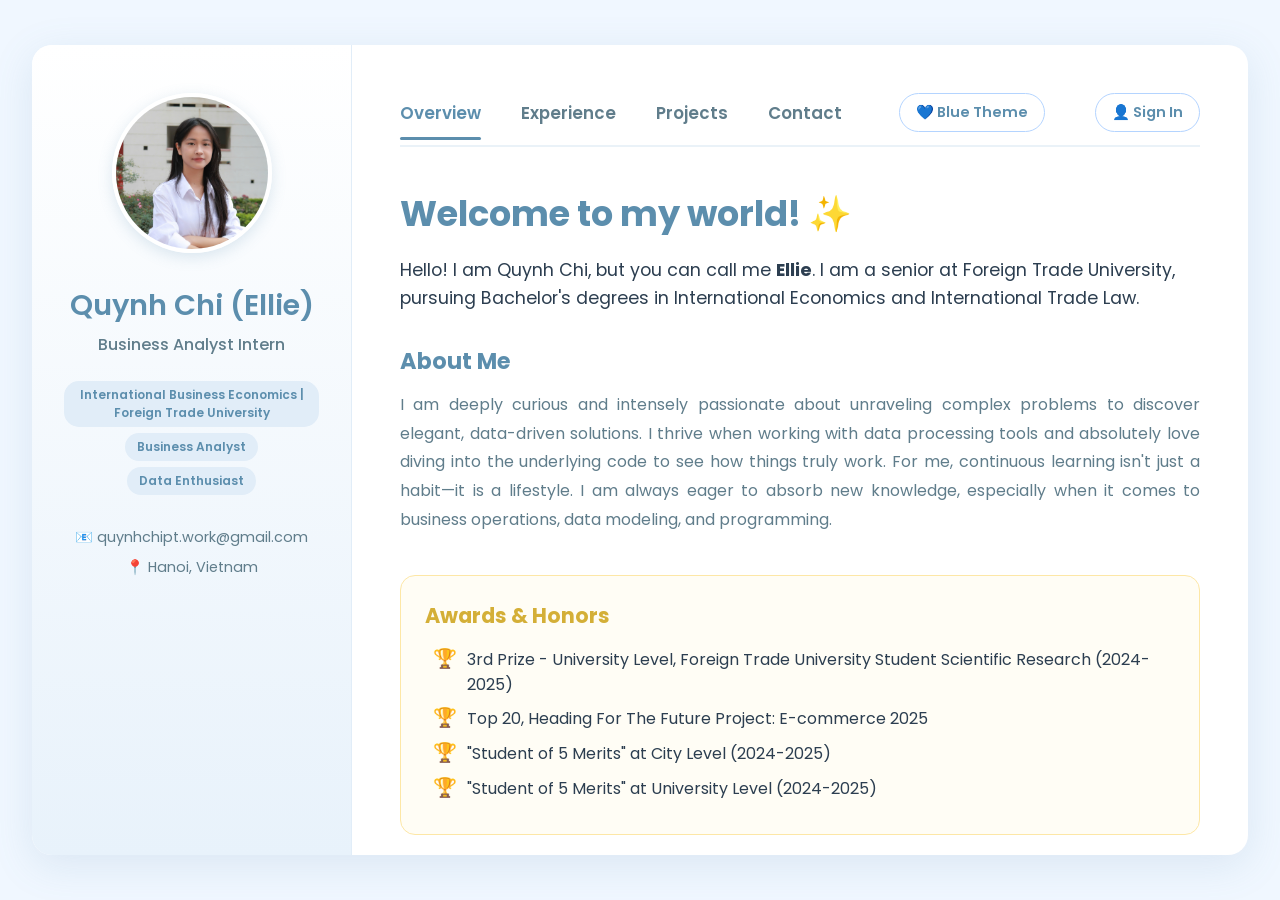
==== commit 08696644: "feat: move login UI to a clean modal popped up from the header navbar" ====
--- a/index.html
+++ b/index.html
@@ -194,6 +194,215 @@
         .modal-content ul { margin-left: 1.5rem; }
         .modal-content li { margin-bottom: 0.8rem; line-height: 1.6; color: var(--text-muted);}
         .modal-content strong { color: var(--text-dark);}
+
+        /* CANVAS AND MASCOT ANIMATION STYLES */
+        #fireworks-canvas {
+            position: fixed;
+            top: 0;
+            left: 0;
+            width: 100%;
+            height: 100%;
+            pointer-events: none;
+            z-index: 10000;
+            display: none;
+        }
+        #mascot-container {
+            position: fixed;
+            bottom: -200px;
+            left: -200px;
+            display: none;
+            flex-direction: column;
+            align-items: center;
+            z-index: 9999;
+            pointer-events: none;
+        }
+        .mascot-bubble {
+            background: var(--white);
+            border: 3px solid var(--accent-color);
+            padding: 10px 16px;
+            border-radius: 20px;
+            font-size: 0.9rem;
+            font-weight: 700;
+            color: var(--accent-color);
+            margin-bottom: 10px;
+            white-space: nowrap;
+            box-shadow: 0 5px 15px rgba(0,0,0,0.1);
+            position: relative;
+        }
+        .mascot-bubble::after {
+            content: '';
+            position: absolute;
+            bottom: -10px;
+            left: 50%;
+            transform: translateX(-50%);
+            border-width: 10px 10px 0;
+            border-style: solid;
+            border-color: var(--accent-color) transparent;
+            display: block;
+            width: 0;
+        }
+        .mascot-character {
+            font-size: 5rem;
+            line-height: 1;
+            filter: drop-shadow(0 5px 10px rgba(0,0,0,0.15));
+        }
+        .mascot-active {
+            display: flex !important;
+            animation: mascotFlipAcross 5s linear forwards;
+        }
+        @keyframes mascotFlipAcross {
+            0% {
+                bottom: 80px;
+                left: -200px;
+                transform: rotate(0deg);
+            }
+            100% {
+                bottom: 80px;
+                left: calc(100vw + 200px);
+                transform: rotate(3600deg);
+            }
+        }
+
+        /* AUTH PORTAL STYLES */
+        .auth-card {
+            max-width: 450px;
+            margin: 2rem auto;
+            background: var(--white);
+            border: 3px solid var(--primary-color);
+            border-radius: 24px;
+            padding: 2.5rem;
+            box-shadow: 0 10px 30px rgba(var(--accent-rgb), 0.08);
+            transition: all 0.3s ease;
+        }
+        .auth-tabs {
+            display: flex;
+            gap: 10px;
+            margin-bottom: 2rem;
+            border-bottom: 2px dashed var(--border-light);
+            padding-bottom: 1rem;
+        }
+        .auth-tab-btn {
+            flex: 1;
+            background: none;
+            border: none;
+            font-size: 1rem;
+            font-weight: 700;
+            color: var(--text-muted);
+            padding: 10px;
+            cursor: pointer;
+            border-radius: 12px;
+            transition: all 0.3s ease;
+        }
+        .auth-tab-btn:hover {
+            color: var(--accent-color);
+            background: var(--light-bg);
+        }
+        .auth-tab-btn.active {
+            color: var(--white);
+            background: var(--accent-color);
+        }
+        .auth-form {
+            display: flex;
+            flex-direction: column;
+            gap: 1.2rem;
+        }
+        .auth-form input {
+            width: 100%;
+            padding: 14px 20px;
+            border: 2px solid var(--primary-color);
+            border-radius: 16px;
+            background: var(--white);
+            font-size: 0.95rem;
+            color: var(--text-dark);
+            outline: none;
+            transition: all 0.3s ease;
+        }
+        .auth-form input:focus {
+            border-color: var(--accent-color);
+            box-shadow: 0 0 0 4px rgba(var(--accent-rgb), 0.15);
+            background: var(--light-bg);
+        }
+        .auth-submit-btn {
+            background: var(--accent-color);
+            color: var(--white);
+            border: none;
+            padding: 14px;
+            border-radius: 20px;
+            font-weight: 700;
+            cursor: pointer;
+            box-shadow: 0 5px 15px rgba(var(--accent-rgb), 0.2);
+            transition: all 0.3s cubic-bezier(0.175, 0.885, 0.32, 1.275);
+        }
+        .auth-submit-btn:hover {
+            transform: translateY(-2px);
+            box-shadow: 0 8px 20px rgba(var(--accent-rgb), 0.3);
+        }
+        .auth-message {
+            font-size: 0.9rem;
+            font-weight: 600;
+            text-align: center;
+            margin-top: 10px;
+        }
+        .auth-message.success { color: #2E7D32; }
+        .auth-message.error { color: #C62828; }
+        
+        .welcome-box {
+            display: flex;
+            flex-direction: column;
+            align-items: center;
+            text-align: center;
+            gap: 1rem;
+        }
+        .welcome-avatar {
+            font-size: 3.5rem;
+            animation: bounceFloat 3s ease-in-out infinite;
+        }
+        .welcome-box h3 {
+            font-size: 1.4rem;
+            color: var(--accent-color);
+            font-weight: 700;
+        }
+        .welcome-box p {
+            font-size: 0.95rem;
+            color: var(--text-muted);
+            line-height: 1.6;
+        }
+        .logout-btn {
+            background: none;
+            border: 2px solid var(--primary-color);
+            color: var(--accent-color);
+            padding: 10px 24px;
+            border-radius: 20px;
+            font-weight: 700;
+            cursor: pointer;
+            transition: all 0.3s ease;
+            margin-top: 1rem;
+        }
+        .logout-btn:hover {
+            background: var(--primary-color);
+            color: var(--white);
+        }
+        .auth-toggle-btn {
+            background: none;
+            border: 1px solid var(--primary-color);
+            padding: 8px 16px;
+            border-radius: 20px;
+            cursor: pointer;
+            font-size: 0.9rem;
+            font-weight: 600;
+            color: var(--accent-color);
+            display: flex;
+            align-items: center;
+            gap: 8px;
+            transition: all 0.3s ease;
+            margin-bottom: 0.8rem;
+            margin-left: 10px;
+        }
+        .auth-toggle-btn:hover {
+            background: var(--primary-color);
+            color: var(--white);
+            transform: translateY(-2px);
+        }
     </style>
 </head>
 <body>
@@ -225,6 +434,9 @@
                 <button class="nav-btn" onclick="openTab('contact')">Contact</button>
                 <button id="theme-toggle" class="theme-toggle-btn" aria-label="Toggle theme" onclick="toggleTheme()">
                     💙 Blue Theme
+                </button>
+                <button id="auth-nav-btn" class="auth-toggle-btn" onclick="openModal('auth-modal')">
+                    👤 Sign In
                 </button>
             </nav>
 
